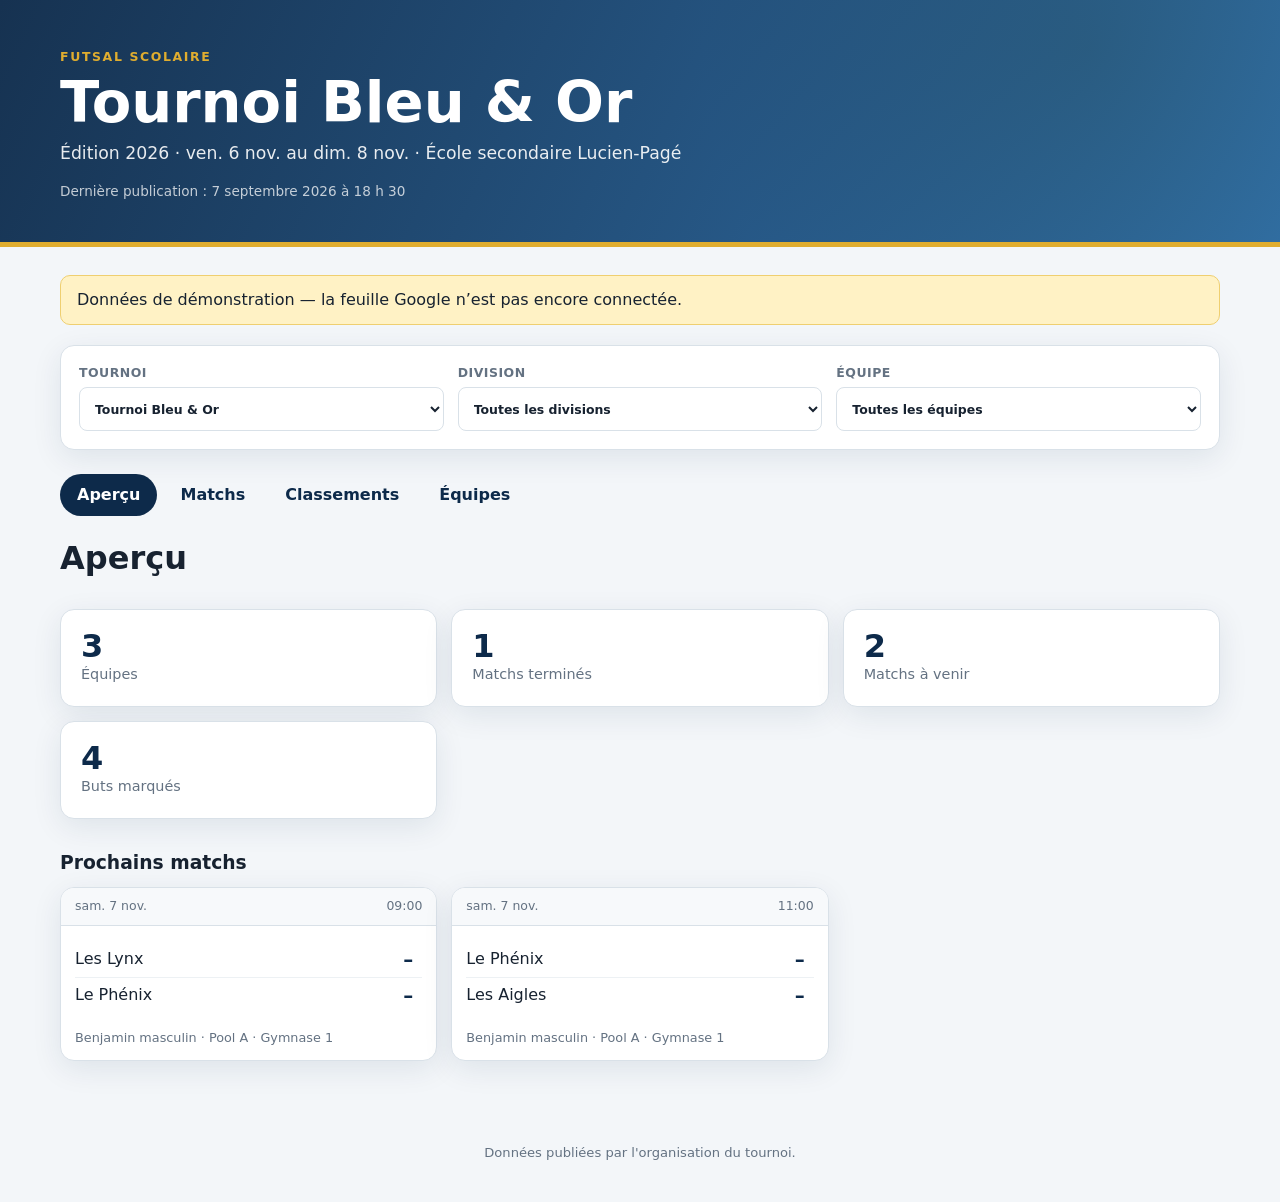
==== site/index.html @ 8ba3f437 "Initial tournament manager foundation" ====
<!doctype html>
<html lang="fr-CA">
  <head>
    <meta charset="utf-8">
    <meta name="viewport" content="width=device-width, initial-scale=1">
    <meta name="description" content="Horaire, résultats et classements du tournoi Bleu & Or.">
    <title>Tournoi Bleu & Or</title>
    <link rel="stylesheet" href="./styles.css">
    <script defer src="./config.js"></script>
    <script defer src="./app.js"></script>
  </head>
  <body>
    <header class="hero">
      <div class="hero__inner">
        <p class="eyebrow">Futsal scolaire</p>
        <h1 id="tournament-name">Tournoi Bleu & Or</h1>
        <p id="tournament-details" class="hero__details">Horaire, résultats et classements</p>
        <p id="publication-date" class="publication-date">Chargement des données…</p>
      </div>
    </header>
    <main class="page-shell">
      <section id="status" class="notice" role="status" aria-live="polite" hidden></section>
      <section class="toolbar" aria-label="Filtres">
        <label>Tournoi<select id="tournament-filter"></select></label>
        <label>Division<select id="division-filter"></select></label>
        <label>Équipe<select id="team-filter"></select></label>
      </section>
      <nav class="tabs" aria-label="Sections du tournoi">
        <button class="tab is-active" type="button" data-tab="overview">Aperçu</button>
        <button class="tab" type="button" data-tab="schedule">Matchs</button>
        <button class="tab" type="button" data-tab="standings">Classements</button>
        <button class="tab" type="button" data-tab="teams">Équipes</button>
      </nav>
      <section id="overview" class="panel is-active" aria-labelledby="overview-title">
        <h2 id="overview-title">Aperçu</h2>
        <div id="summary-cards" class="summary-grid"></div>
        <div class="section-heading"><h3>Prochains matchs</h3></div>
        <div id="upcoming-matches" class="match-grid"></div>
      </section>
      <section id="schedule" class="panel" aria-labelledby="schedule-title">
        <div class="section-heading">
          <h2 id="schedule-title">Horaire et résultats</h2>
          <label class="compact-filter">Afficher<select id="match-status-filter">
            <option value="all">Tous les matchs</option><option value="upcoming">À venir</option><option value="final">Terminés</option>
          </select></label>
        </div>
        <div id="matches" class="match-grid"></div>
      </section>
      <section id="standings" class="panel" aria-labelledby="standings-title">
        <h2 id="standings-title">Classements</h2><div id="standings-content"></div>
      </section>
      <section id="teams" class="panel" aria-labelledby="teams-title">
        <h2 id="teams-title">Équipes et pools</h2><div id="teams-content" class="team-grid"></div>
      </section>
    </main>
    <footer><p>Données publiées par l'organisation du tournoi.</p></footer>
    <noscript>JavaScript doit être activé pour consulter les données du tournoi.</noscript>
  </body>
</html>
---- site/styles.css ----
:root {
  --navy: #0d2a4a; --blue: #165d9c; --gold: #e0ad2f; --gold-soft: #fff2c5;
  --ink: #172230; --muted: #647282; --surface: #fff; --background: #f3f6f9;
  --line: #d9e1e8; --success: #18794e; --radius: 14px; --shadow: 0 8px 30px rgba(13,42,74,.09);
}
* { box-sizing: border-box; }
html { color-scheme: light; scroll-behavior: smooth; }
body { margin: 0; min-width: 320px; color: var(--ink); background: var(--background); font-family: Inter,ui-sans-serif,system-ui,-apple-system,"Segoe UI",sans-serif; line-height: 1.5; }
button, select { font: inherit; }
.hero { color: white; background: linear-gradient(115deg,rgba(13,42,74,.96),rgba(22,93,156,.88)),radial-gradient(circle at 85% 20%,var(--gold),transparent 24rem); border-bottom: 5px solid var(--gold); }
.hero__inner,.page-shell { width: min(1160px,calc(100% - 32px)); margin: 0 auto; }
.hero__inner { padding: 48px 0 40px; }
.eyebrow { margin: 0 0 6px; color: var(--gold); font-size: .78rem; font-weight: 800; letter-spacing: .13em; text-transform: uppercase; }
h1,h2,h3,p { margin-top: 0; } h1 { margin-bottom: 8px; font-size: clamp(2rem,5vw,3.6rem); line-height: 1.05; } h2 { font-size: clamp(1.45rem,3vw,2rem); }
.hero__details { max-width: 760px; margin-bottom: 14px; font-size: 1.08rem; opacity: .9; } .publication-date { margin: 0; font-size: .85rem; opacity: .74; }
.page-shell { padding: 28px 0 56px; }
.notice { margin-bottom: 20px; padding: 12px 16px; border: 1px solid #efcf70; border-radius: 10px; background: var(--gold-soft); }
.notice.is-error { color: #8b1e1e; border-color: #e5a3a3; background: #fff0f0; }
.toolbar { display: grid; grid-template-columns: repeat(3,minmax(0,1fr)); gap: 14px; padding: 18px; background: var(--surface); border: 1px solid var(--line); border-radius: var(--radius); box-shadow: var(--shadow); }
label { color: var(--muted); font-size: .78rem; font-weight: 750; text-transform: uppercase; letter-spacing: .04em; }
select { display: block; width: 100%; min-height: 44px; margin-top: 5px; padding: 8px 34px 8px 11px; color: var(--ink); background: white; border: 1px solid var(--line); border-radius: 8px; }
.tabs { display: flex; gap: 6px; margin: 24px 0 18px; overflow-x: auto; }
.tab { flex: 0 0 auto; min-height: 42px; padding: 8px 16px; color: var(--navy); background: transparent; border: 1px solid transparent; border-radius: 999px; cursor: pointer; font-weight: 750; }
.tab:hover { background: #e8eef4; } .tab.is-active { color: white; background: var(--navy); }
.tab:focus-visible,select:focus-visible { outline: 3px solid rgba(224,173,47,.65); outline-offset: 2px; }
.panel { display: none; } .panel.is-active { display: block; }
.summary-grid,.match-grid,.team-grid { display: grid; grid-template-columns: repeat(3,minmax(0,1fr)); gap: 14px; }
.summary-card,.match-card,.team-card,.standing-block { background: var(--surface); border: 1px solid var(--line); border-radius: var(--radius); box-shadow: var(--shadow); }
.summary-card { padding: 20px; } .summary-card strong { display: block; color: var(--navy); font-size: 2rem; line-height: 1; } .summary-card span { color: var(--muted); font-size: .9rem; }
.section-heading { display: flex; align-items: end; justify-content: space-between; gap: 16px; margin-top: 30px; } .section-heading h2,.section-heading h3 { margin-bottom: 10px; } .compact-filter { min-width: 200px; }
.match-card { overflow: hidden; } .match-card__meta { display: flex; justify-content: space-between; gap: 10px; padding: 9px 14px; color: var(--muted); background: #f7f9fb; border-bottom: 1px solid var(--line); font-size: .78rem; }
.match-card__body { padding: 15px 14px; } .match-team { display: grid; grid-template-columns: 1fr auto; align-items: center; gap: 12px; min-height: 36px; } .match-team + .match-team { border-top: 1px solid #edf1f4; }
.score { min-width: 28px; color: var(--navy); font-size: 1.25rem; font-weight: 850; text-align: center; } .match-card__footer { padding: 0 14px 13px; color: var(--muted); font-size: .8rem; }
.badge { display: inline-block; padding: 2px 8px; color: var(--success); background: #e8f6ef; border-radius: 999px; font-size: .72rem; font-weight: 800; text-transform: uppercase; }
.standing-block { margin-bottom: 18px; overflow: hidden; } .standing-block h3 { margin: 0; padding: 14px 16px; color: white; background: var(--navy); font-size: 1rem; } .table-scroll { overflow-x: auto; }
table { width: 100%; border-collapse: collapse; font-size: .9rem; } th,td { padding: 10px 12px; border-bottom: 1px solid var(--line); text-align: right; white-space: nowrap; } th { color: var(--muted); background: #f7f9fb; font-size: .72rem; text-transform: uppercase; } th:nth-child(2),td:nth-child(2) { text-align: left; } tbody tr:last-child td { border-bottom: 0; }
.team-card { padding: 16px; } .team-card h3 { margin-bottom: 4px; color: var(--navy); } .team-card p { margin: 0; color: var(--muted); font-size: .86rem; }
.empty { padding: 28px; color: var(--muted); background: white; border: 1px dashed var(--line); border-radius: var(--radius); text-align: center; }
footer { padding: 26px 16px; color: var(--muted); text-align: center; font-size: .82rem; }
@media (max-width:800px) { .toolbar { grid-template-columns: 1fr 1fr; } .summary-grid,.match-grid,.team-grid { grid-template-columns: repeat(2,minmax(0,1fr)); } }
@media (max-width:560px) { .hero__inner,.page-shell { width: min(100% - 22px,1160px); } .hero__inner { padding: 34px 0 30px; } .toolbar,.summary-grid,.match-grid,.team-grid { grid-template-columns: 1fr; } .section-heading { display: block; } .compact-filter { display: block; margin-bottom: 14px; } th,td { padding: 9px; } }
@media print { .hero { color: black; background: white; border-bottom: 2px solid black; } .eyebrow,.toolbar,.tabs,footer { display: none; } .panel { display: none!important; } #schedule.panel { display: block!important; } .match-grid { grid-template-columns: repeat(2,1fr); } .match-card { box-shadow: none; break-inside: avoid; } }
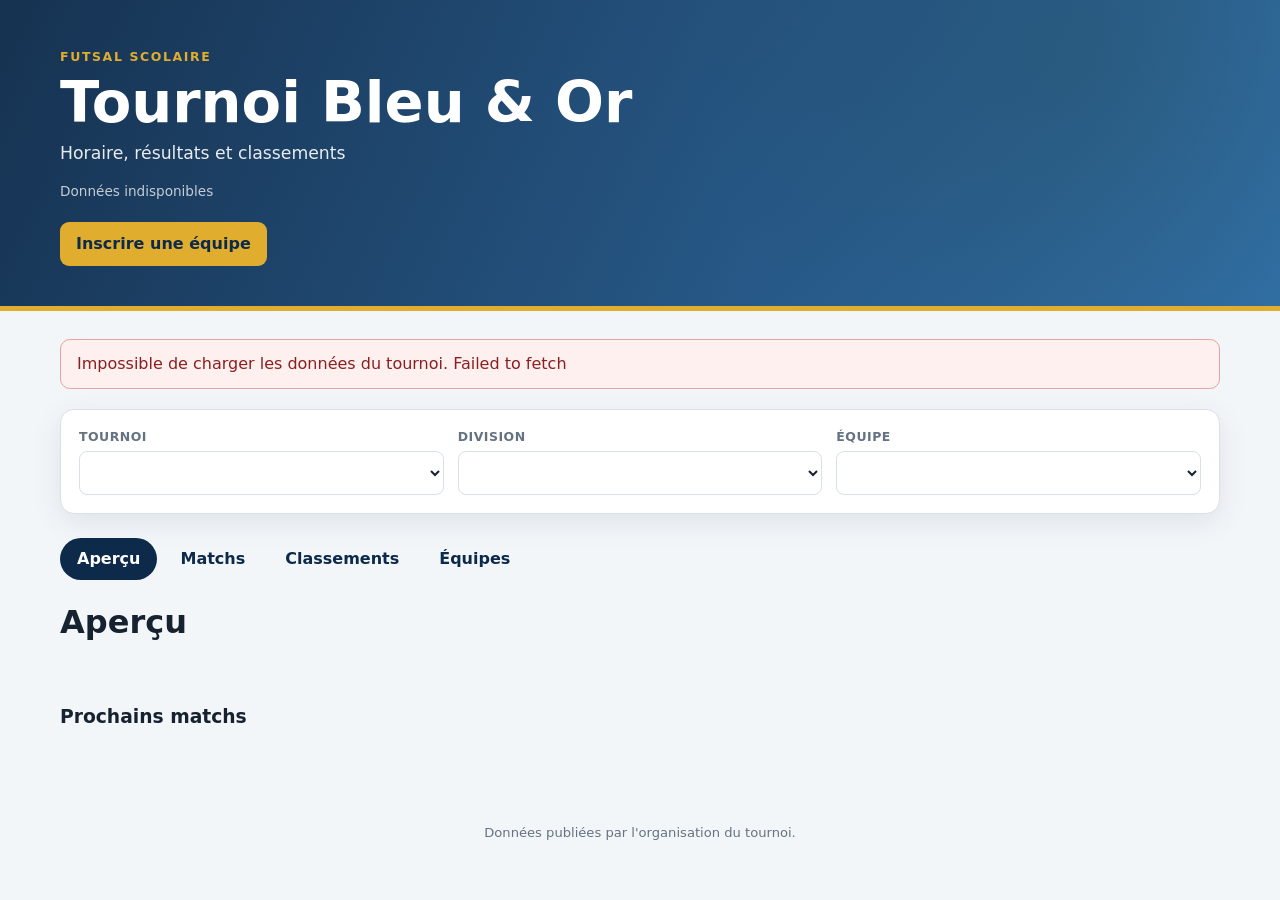
==== commit aae2f3bb: "Add secure registration and approval workflow" ====
--- a/site/index.html
+++ b/site/index.html
@@ -16,6 +16,7 @@
         <h1 id="tournament-name">Tournoi Bleu & Or</h1>
         <p id="tournament-details" class="hero__details">Horaire, résultats et classements</p>
         <p id="publication-date" class="publication-date">Chargement des données…</p>
+        <p class="hero__actions"><a id="registration-link" class="hero__button" href="#" hidden>Inscrire une équipe</a></p>
       </div>
     </header>
     <main class="page-shell">
--- a/site/styles.css
+++ b/site/styles.css
@@ -13,6 +13,10 @@
 .eyebrow { margin: 0 0 6px; color: var(--gold); font-size: .78rem; font-weight: 800; letter-spacing: .13em; text-transform: uppercase; }
 h1,h2,h3,p { margin-top: 0; } h1 { margin-bottom: 8px; font-size: clamp(2rem,5vw,3.6rem); line-height: 1.05; } h2 { font-size: clamp(1.45rem,3vw,2rem); }
 .hero__details { max-width: 760px; margin-bottom: 14px; font-size: 1.08rem; opacity: .9; } .publication-date { margin: 0; font-size: .85rem; opacity: .74; }
+.hero__actions { margin: 20px 0 0; }
+.hero__button { display: inline-block; padding: 10px 16px; color: var(--navy); background: var(--gold); border-radius: 9px; font-weight: 800; text-decoration: none; }
+.hero__button:hover { background: #f0c24e; }
+.hero__button:focus-visible { outline: 3px solid white; outline-offset: 3px; }
 .page-shell { padding: 28px 0 56px; }
 .notice { margin-bottom: 20px; padding: 12px 16px; border: 1px solid #efcf70; border-radius: 10px; background: var(--gold-soft); }
 .notice.is-error { color: #8b1e1e; border-color: #e5a3a3; background: #fff0f0; }
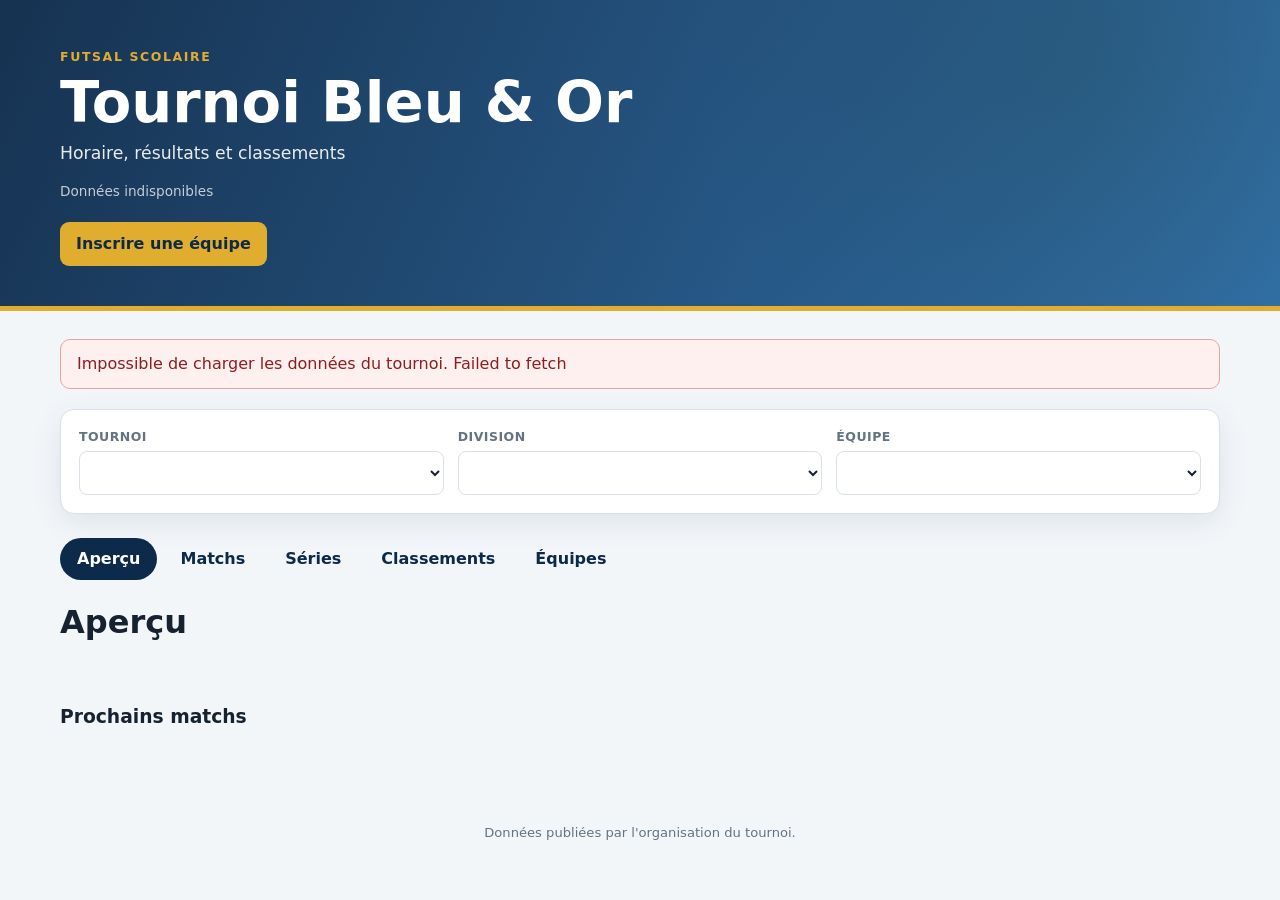
==== commit d2f79d1e: "Add public playoffs and champions" ====
--- a/site/index.html
+++ b/site/index.html
@@ -16,7 +16,7 @@
         <h1 id="tournament-name">Tournoi Bleu & Or</h1>
         <p id="tournament-details" class="hero__details">Horaire, résultats et classements</p>
         <p id="publication-date" class="publication-date">Chargement des données…</p>
-        <p class="hero__actions"><a id="registration-link" class="hero__button" href="#" hidden>Inscrire une équipe</a></p>
+        <p class="hero__actions"><a id="registration-link" class="hero__button" href="#" target="_blank" rel="noopener noreferrer" hidden>Inscrire une équipe</a></p>
       </div>
     </header>
     <main class="page-shell">
@@ -29,6 +29,7 @@
       <nav class="tabs" aria-label="Sections du tournoi">
         <button class="tab is-active" type="button" data-tab="overview">Aperçu</button>
         <button class="tab" type="button" data-tab="schedule">Matchs</button>
+        <button class="tab" type="button" data-tab="playoffs">Séries</button>
         <button class="tab" type="button" data-tab="standings">Classements</button>
         <button class="tab" type="button" data-tab="teams">Équipes</button>
       </nav>
@@ -47,6 +48,13 @@
         </div>
         <div id="matches" class="match-grid"></div>
       </section>
+      <section id="playoffs" class="panel" aria-labelledby="playoffs-title">
+        <h2 id="playoffs-title">Séries éliminatoires</h2>
+        <div class="section-heading"><h3>Champions</h3></div>
+        <div id="champions-content" class="champion-grid"></div>
+        <div class="section-heading"><h3>Tableau des séries</h3></div>
+        <div id="playoffs-content"></div>
+      </section>
       <section id="standings" class="panel" aria-labelledby="standings-title">
         <h2 id="standings-title">Classements</h2><div id="standings-content"></div>
       </section>
--- a/site/styles.css
+++ b/site/styles.css
@@ -28,8 +28,8 @@
 .tab:hover { background: #e8eef4; } .tab.is-active { color: white; background: var(--navy); }
 .tab:focus-visible,select:focus-visible { outline: 3px solid rgba(224,173,47,.65); outline-offset: 2px; }
 .panel { display: none; } .panel.is-active { display: block; }
-.summary-grid,.match-grid,.team-grid { display: grid; grid-template-columns: repeat(3,minmax(0,1fr)); gap: 14px; }
-.summary-card,.match-card,.team-card,.standing-block { background: var(--surface); border: 1px solid var(--line); border-radius: var(--radius); box-shadow: var(--shadow); }
+.summary-grid,.match-grid,.team-grid,.champion-grid { display: grid; grid-template-columns: repeat(3,minmax(0,1fr)); gap: 14px; }
+.summary-card,.match-card,.team-card,.standing-block,.playoff-block,.champion-card { background: var(--surface); border: 1px solid var(--line); border-radius: var(--radius); box-shadow: var(--shadow); }
 .summary-card { padding: 20px; } .summary-card strong { display: block; color: var(--navy); font-size: 2rem; line-height: 1; } .summary-card span { color: var(--muted); font-size: .9rem; }
 .section-heading { display: flex; align-items: end; justify-content: space-between; gap: 16px; margin-top: 30px; } .section-heading h2,.section-heading h3 { margin-bottom: 10px; } .compact-filter { min-width: 200px; }
 .match-card { overflow: hidden; } .match-card__meta { display: flex; justify-content: space-between; gap: 10px; padding: 9px 14px; color: var(--muted); background: #f7f9fb; border-bottom: 1px solid var(--line); font-size: .78rem; }
@@ -39,8 +39,17 @@
 .standing-block { margin-bottom: 18px; overflow: hidden; } .standing-block h3 { margin: 0; padding: 14px 16px; color: white; background: var(--navy); font-size: 1rem; } .table-scroll { overflow-x: auto; }
 table { width: 100%; border-collapse: collapse; font-size: .9rem; } th,td { padding: 10px 12px; border-bottom: 1px solid var(--line); text-align: right; white-space: nowrap; } th { color: var(--muted); background: #f7f9fb; font-size: .72rem; text-transform: uppercase; } th:nth-child(2),td:nth-child(2) { text-align: left; } tbody tr:last-child td { border-bottom: 0; }
 .team-card { padding: 16px; } .team-card h3 { margin-bottom: 4px; color: var(--navy); } .team-card p { margin: 0; color: var(--muted); font-size: .86rem; }
+.champion-card { position: relative; overflow: hidden; padding: 20px; border-color: #e5c361; background: linear-gradient(145deg,#fffdf5,var(--gold-soft)); }
+.champion-card::after { position: absolute; top: -20px; right: -12px; color: rgba(224,173,47,.18); content: '\2605'; font-size: 6rem; line-height: 1; }
+.champion-card span,.champion-card small { position: relative; z-index: 1; display: block; color: var(--muted); }
+.champion-card span { font-size: .75rem; font-weight: 800; letter-spacing: .05em; text-transform: uppercase; }
+.champion-card strong { position: relative; z-index: 1; display: block; margin: 5px 0; color: var(--navy); font-size: 1.35rem; }
+.playoff-block { margin-bottom: 20px; padding: 18px; }
+.playoff-block > h3 { margin-bottom: 18px; color: var(--navy); }
+.playoff-round + .playoff-round { margin-top: 24px; padding-top: 20px; border-top: 1px solid var(--line); }
+.playoff-round h4 { margin: 0 0 10px; color: var(--muted); font-size: .8rem; letter-spacing: .06em; text-transform: uppercase; }
 .empty { padding: 28px; color: var(--muted); background: white; border: 1px dashed var(--line); border-radius: var(--radius); text-align: center; }
 footer { padding: 26px 16px; color: var(--muted); text-align: center; font-size: .82rem; }
-@media (max-width:800px) { .toolbar { grid-template-columns: 1fr 1fr; } .summary-grid,.match-grid,.team-grid { grid-template-columns: repeat(2,minmax(0,1fr)); } }
-@media (max-width:560px) { .hero__inner,.page-shell { width: min(100% - 22px,1160px); } .hero__inner { padding: 34px 0 30px; } .toolbar,.summary-grid,.match-grid,.team-grid { grid-template-columns: 1fr; } .section-heading { display: block; } .compact-filter { display: block; margin-bottom: 14px; } th,td { padding: 9px; } }
+@media (max-width:800px) { .toolbar { grid-template-columns: 1fr 1fr; } .summary-grid,.match-grid,.team-grid,.champion-grid { grid-template-columns: repeat(2,minmax(0,1fr)); } }
+@media (max-width:560px) { .hero__inner,.page-shell { width: min(100% - 22px,1160px); } .hero__inner { padding: 34px 0 30px; } .toolbar,.summary-grid,.match-grid,.team-grid,.champion-grid { grid-template-columns: 1fr; } .section-heading { display: block; } .compact-filter { display: block; margin-bottom: 14px; } th,td { padding: 9px; } }
 @media print { .hero { color: black; background: white; border-bottom: 2px solid black; } .eyebrow,.toolbar,.tabs,footer { display: none; } .panel { display: none!important; } #schedule.panel { display: block!important; } .match-grid { grid-template-columns: repeat(2,1fr); } .match-card { box-shadow: none; break-inside: avoid; } }
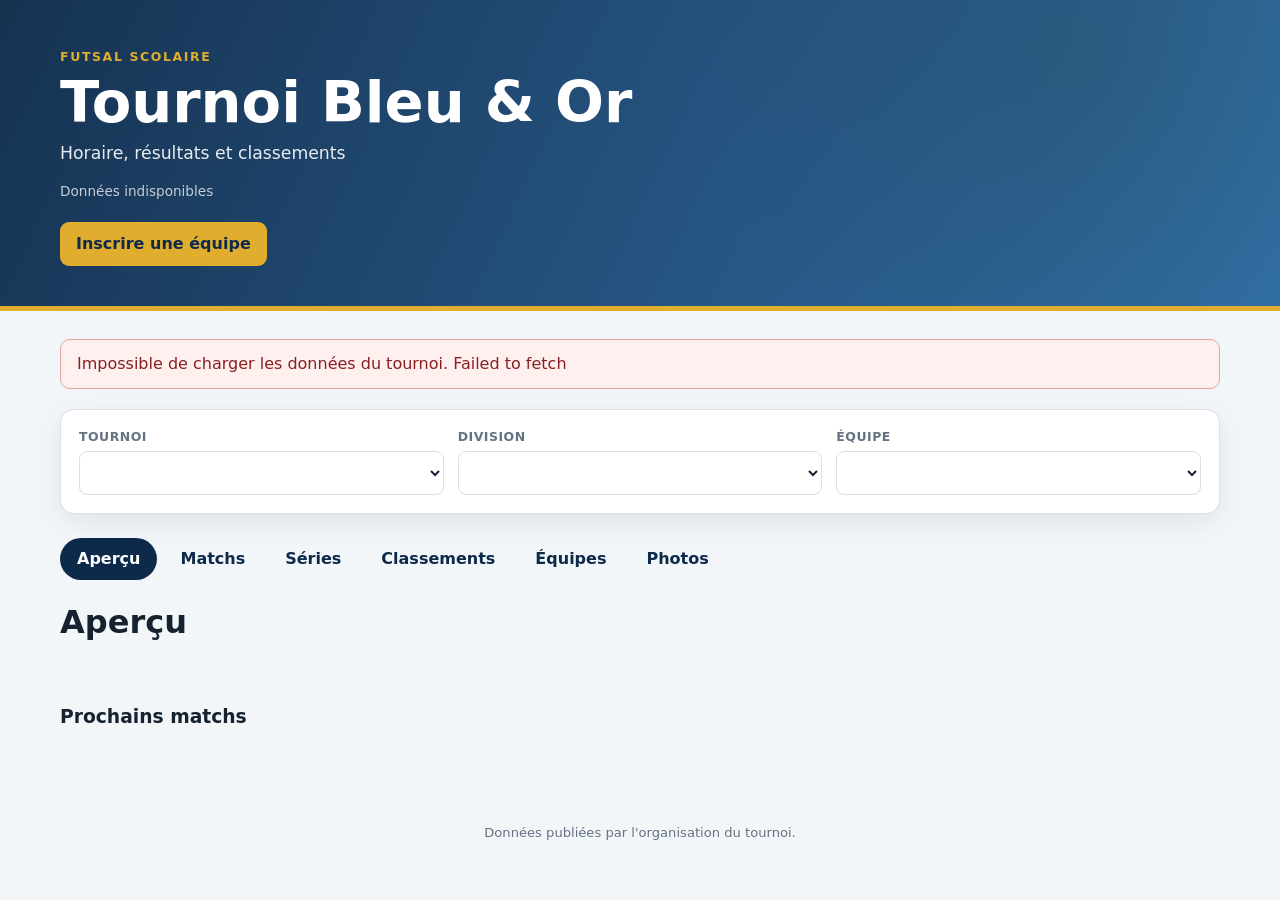
==== commit 11864568: "Add public photo gallery" ====
--- a/site/index.html
+++ b/site/index.html
@@ -32,6 +32,7 @@
         <button class="tab" type="button" data-tab="playoffs">Séries</button>
         <button class="tab" type="button" data-tab="standings">Classements</button>
         <button class="tab" type="button" data-tab="teams">Équipes</button>
+        <button class="tab" type="button" data-tab="photos">Photos</button>
       </nav>
       <section id="overview" class="panel is-active" aria-labelledby="overview-title">
         <h2 id="overview-title">Aperçu</h2>
@@ -61,7 +62,25 @@
       <section id="teams" class="panel" aria-labelledby="teams-title">
         <h2 id="teams-title">Équipes et pools</h2><div id="teams-content" class="team-grid"></div>
       </section>
+      <section id="photos" class="panel" aria-labelledby="photos-title">
+        <div class="section-heading">
+          <div>
+            <h2 id="photos-title">Photos</h2>
+            <p class="section-intro">Moments publiés par l’organisation du tournoi.</p>
+          </div>
+        </div>
+        <div id="photos-content" class="photo-grid"></div>
+        <p class="load-more-wrap"><button id="photos-load-more" class="secondary-button" type="button" hidden>Voir plus de photos</button></p>
+      </section>
     </main>
+    <dialog id="photo-dialog" class="photo-dialog" aria-labelledby="photo-dialog-title">
+      <button id="photo-dialog-close" class="photo-dialog__close" type="button" aria-label="Fermer">×</button>
+      <img id="photo-dialog-image" alt="">
+      <div class="photo-dialog__caption">
+        <strong id="photo-dialog-title"></strong>
+        <span id="photo-dialog-details"></span>
+      </div>
+    </dialog>
     <footer><p>Données publiées par l'organisation du tournoi.</p></footer>
     <noscript>JavaScript doit être activé pour consulter les données du tournoi.</noscript>
   </body>
--- a/site/styles.css
+++ b/site/styles.css
@@ -39,6 +39,28 @@
 .standing-block { margin-bottom: 18px; overflow: hidden; } .standing-block h3 { margin: 0; padding: 14px 16px; color: white; background: var(--navy); font-size: 1rem; } .table-scroll { overflow-x: auto; }
 table { width: 100%; border-collapse: collapse; font-size: .9rem; } th,td { padding: 10px 12px; border-bottom: 1px solid var(--line); text-align: right; white-space: nowrap; } th { color: var(--muted); background: #f7f9fb; font-size: .72rem; text-transform: uppercase; } th:nth-child(2),td:nth-child(2) { text-align: left; } tbody tr:last-child td { border-bottom: 0; }
 .team-card { padding: 16px; } .team-card h3 { margin-bottom: 4px; color: var(--navy); } .team-card p { margin: 0; color: var(--muted); font-size: .86rem; }
+.section-intro { margin: -4px 0 10px; color: var(--muted); }
+.photo-grid { display: grid; grid-template-columns: repeat(3,minmax(0,1fr)); gap: 14px; }
+.photo-card { overflow: hidden; background: var(--surface); border: 1px solid var(--line); border-radius: var(--radius); box-shadow: var(--shadow); }
+.photo-card__button { display: block; width: 100%; padding: 0; background: #dfe6ec; border: 0; cursor: zoom-in; }
+.photo-card__button img { display: block; width: 100%; aspect-ratio: 4/3; object-fit: cover; transition: transform .2s ease; }
+.photo-card__button:hover img { transform: scale(1.025); }
+.photo-card__button:disabled { cursor: default; }
+.photo-card__unavailable { display: grid; min-height: 190px; place-items: center; color: var(--muted); font-weight: 750; }
+.photo-card__button:focus-visible,.secondary-button:focus-visible,.photo-dialog__close:focus-visible { outline: 3px solid rgba(224,173,47,.8); outline-offset: 2px; }
+.photo-card__caption { padding: 12px 14px 14px; }
+.photo-card__caption strong,.photo-card__caption span { display: block; }
+.photo-card__caption strong { color: var(--navy); }
+.photo-card__caption span { margin-top: 3px; color: var(--muted); font-size: .8rem; }
+.load-more-wrap { margin: 22px 0 0; text-align: center; }
+.secondary-button { min-height: 42px; padding: 9px 18px; color: var(--navy); background: white; border: 1px solid var(--navy); border-radius: 999px; cursor: pointer; font-weight: 750; }
+.secondary-button:hover { color: white; background: var(--navy); }
+.photo-dialog { width: min(960px,calc(100% - 28px)); max-height: calc(100vh - 28px); padding: 0; overflow: hidden; color: white; background: #071829; border: 0; border-radius: var(--radius); box-shadow: 0 24px 80px rgba(0,0,0,.42); }
+.photo-dialog::backdrop { background: rgba(3,13,24,.82); }
+.photo-dialog img { display: block; width: 100%; max-height: calc(100vh - 120px); object-fit: contain; background: #02080e; }
+.photo-dialog__close { position: absolute; z-index: 2; top: 10px; right: 10px; width: 42px; height: 42px; padding: 0; color: white; background: rgba(0,0,0,.7); border: 1px solid rgba(255,255,255,.35); border-radius: 50%; cursor: pointer; font-size: 1.7rem; line-height: 1; }
+.photo-dialog__caption { display: flex; justify-content: space-between; gap: 16px; padding: 14px 18px; }
+.photo-dialog__caption span { color: #c4cfda; font-size: .86rem; }
 .champion-card { position: relative; overflow: hidden; padding: 20px; border-color: #e5c361; background: linear-gradient(145deg,#fffdf5,var(--gold-soft)); }
 .champion-card::after { position: absolute; top: -20px; right: -12px; color: rgba(224,173,47,.18); content: '\2605'; font-size: 6rem; line-height: 1; }
 .champion-card span,.champion-card small { position: relative; z-index: 1; display: block; color: var(--muted); }
@@ -50,6 +72,6 @@
 .playoff-round h4 { margin: 0 0 10px; color: var(--muted); font-size: .8rem; letter-spacing: .06em; text-transform: uppercase; }
 .empty { padding: 28px; color: var(--muted); background: white; border: 1px dashed var(--line); border-radius: var(--radius); text-align: center; }
 footer { padding: 26px 16px; color: var(--muted); text-align: center; font-size: .82rem; }
-@media (max-width:800px) { .toolbar { grid-template-columns: 1fr 1fr; } .summary-grid,.match-grid,.team-grid,.champion-grid { grid-template-columns: repeat(2,minmax(0,1fr)); } }
-@media (max-width:560px) { .hero__inner,.page-shell { width: min(100% - 22px,1160px); } .hero__inner { padding: 34px 0 30px; } .toolbar,.summary-grid,.match-grid,.team-grid,.champion-grid { grid-template-columns: 1fr; } .section-heading { display: block; } .compact-filter { display: block; margin-bottom: 14px; } th,td { padding: 9px; } }
+@media (max-width:800px) { .toolbar { grid-template-columns: 1fr 1fr; } .summary-grid,.match-grid,.team-grid,.champion-grid,.photo-grid { grid-template-columns: repeat(2,minmax(0,1fr)); } }
+@media (max-width:560px) { .hero__inner,.page-shell { width: min(100% - 22px,1160px); } .hero__inner { padding: 34px 0 30px; } .toolbar,.summary-grid,.match-grid,.team-grid,.champion-grid,.photo-grid { grid-template-columns: 1fr; } .section-heading { display: block; } .compact-filter { display: block; margin-bottom: 14px; } .photo-dialog__caption { display: block; } .photo-dialog__caption span { display: block; margin-top: 3px; } th,td { padding: 9px; } }
 @media print { .hero { color: black; background: white; border-bottom: 2px solid black; } .eyebrow,.toolbar,.tabs,footer { display: none; } .panel { display: none!important; } #schedule.panel { display: block!important; } .match-grid { grid-template-columns: repeat(2,1fr); } .match-card { box-shadow: none; break-inside: avoid; } }
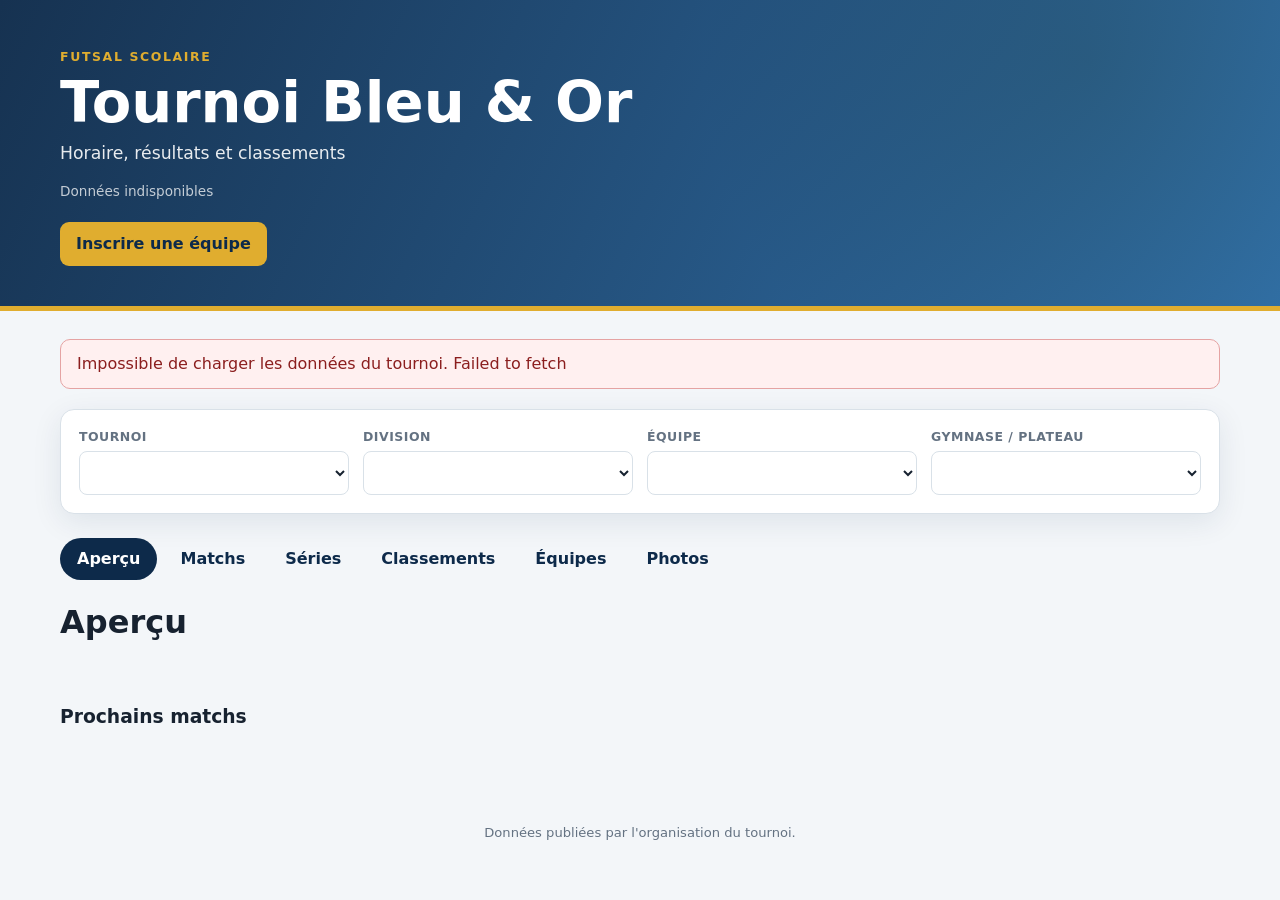
==== commit aaee373e: "Implement official tournament rules and public refresh" ====
--- a/site/index.html
+++ b/site/index.html
@@ -25,6 +25,7 @@
         <label>Tournoi<select id="tournament-filter"></select></label>
         <label>Division<select id="division-filter"></select></label>
         <label>Équipe<select id="team-filter"></select></label>
+        <label>Gymnase / plateau<select id="venue-filter"></select></label>
       </section>
       <nav class="tabs" aria-label="Sections du tournoi">
         <button class="tab is-active" type="button" data-tab="overview">Aperçu</button>
--- a/site/styles.css
+++ b/site/styles.css
@@ -20,7 +20,7 @@
 .page-shell { padding: 28px 0 56px; }
 .notice { margin-bottom: 20px; padding: 12px 16px; border: 1px solid #efcf70; border-radius: 10px; background: var(--gold-soft); }
 .notice.is-error { color: #8b1e1e; border-color: #e5a3a3; background: #fff0f0; }
-.toolbar { display: grid; grid-template-columns: repeat(3,minmax(0,1fr)); gap: 14px; padding: 18px; background: var(--surface); border: 1px solid var(--line); border-radius: var(--radius); box-shadow: var(--shadow); }
+.toolbar { display: grid; grid-template-columns: repeat(4,minmax(0,1fr)); gap: 14px; padding: 18px; background: var(--surface); border: 1px solid var(--line); border-radius: var(--radius); box-shadow: var(--shadow); }
 label { color: var(--muted); font-size: .78rem; font-weight: 750; text-transform: uppercase; letter-spacing: .04em; }
 select { display: block; width: 100%; min-height: 44px; margin-top: 5px; padding: 8px 34px 8px 11px; color: var(--ink); background: white; border: 1px solid var(--line); border-radius: 8px; }
 .tabs { display: flex; gap: 6px; margin: 24px 0 18px; overflow-x: auto; }
@@ -30,6 +30,7 @@
 .panel { display: none; } .panel.is-active { display: block; }
 .summary-grid,.match-grid,.team-grid,.champion-grid { display: grid; grid-template-columns: repeat(3,minmax(0,1fr)); gap: 14px; }
 .summary-card,.match-card,.team-card,.standing-block,.playoff-block,.champion-card { background: var(--surface); border: 1px solid var(--line); border-radius: var(--radius); box-shadow: var(--shadow); }
+.standing-note { margin: 0 16px 12px; color: #8a5a00; font-size: .88rem; font-weight: 700; }
 .summary-card { padding: 20px; } .summary-card strong { display: block; color: var(--navy); font-size: 2rem; line-height: 1; } .summary-card span { color: var(--muted); font-size: .9rem; }
 .section-heading { display: flex; align-items: end; justify-content: space-between; gap: 16px; margin-top: 30px; } .section-heading h2,.section-heading h3 { margin-bottom: 10px; } .compact-filter { min-width: 200px; }
 .match-card { overflow: hidden; } .match-card__meta { display: flex; justify-content: space-between; gap: 10px; padding: 9px 14px; color: var(--muted); background: #f7f9fb; border-bottom: 1px solid var(--line); font-size: .78rem; }
